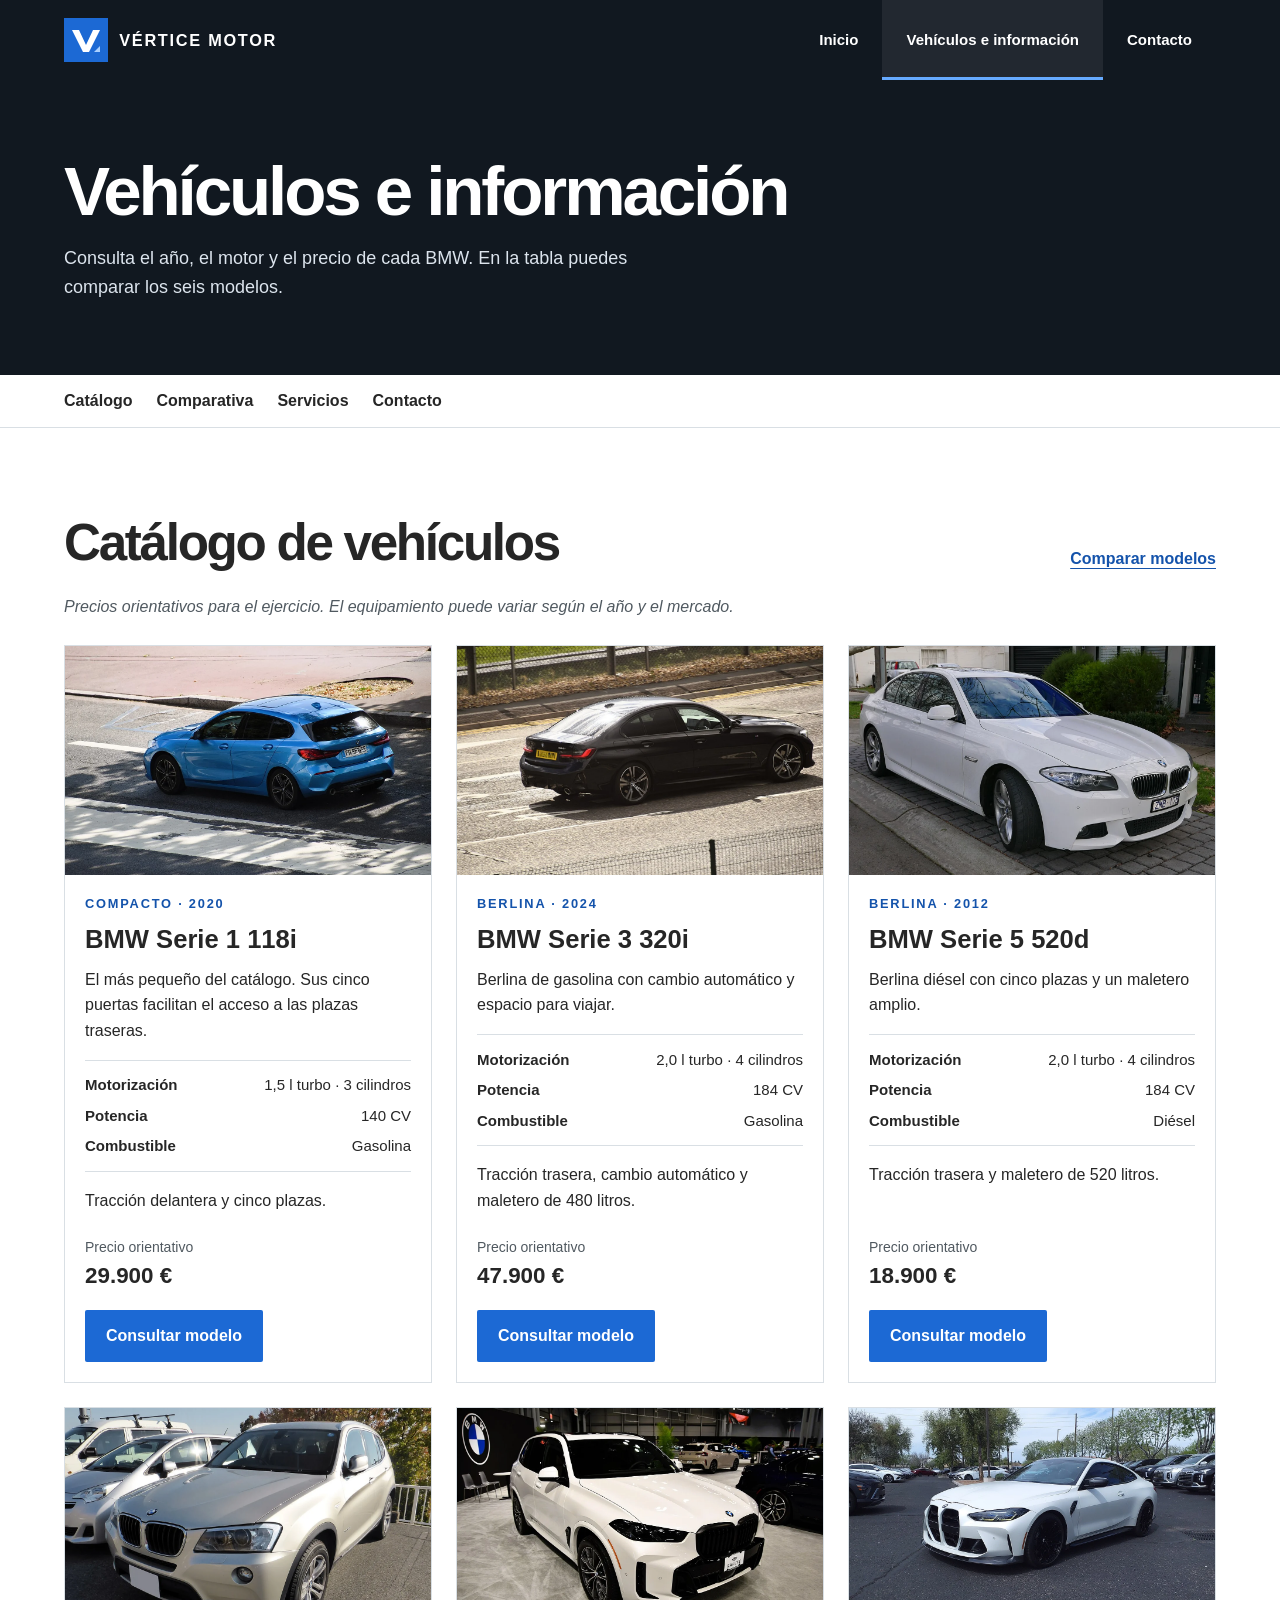
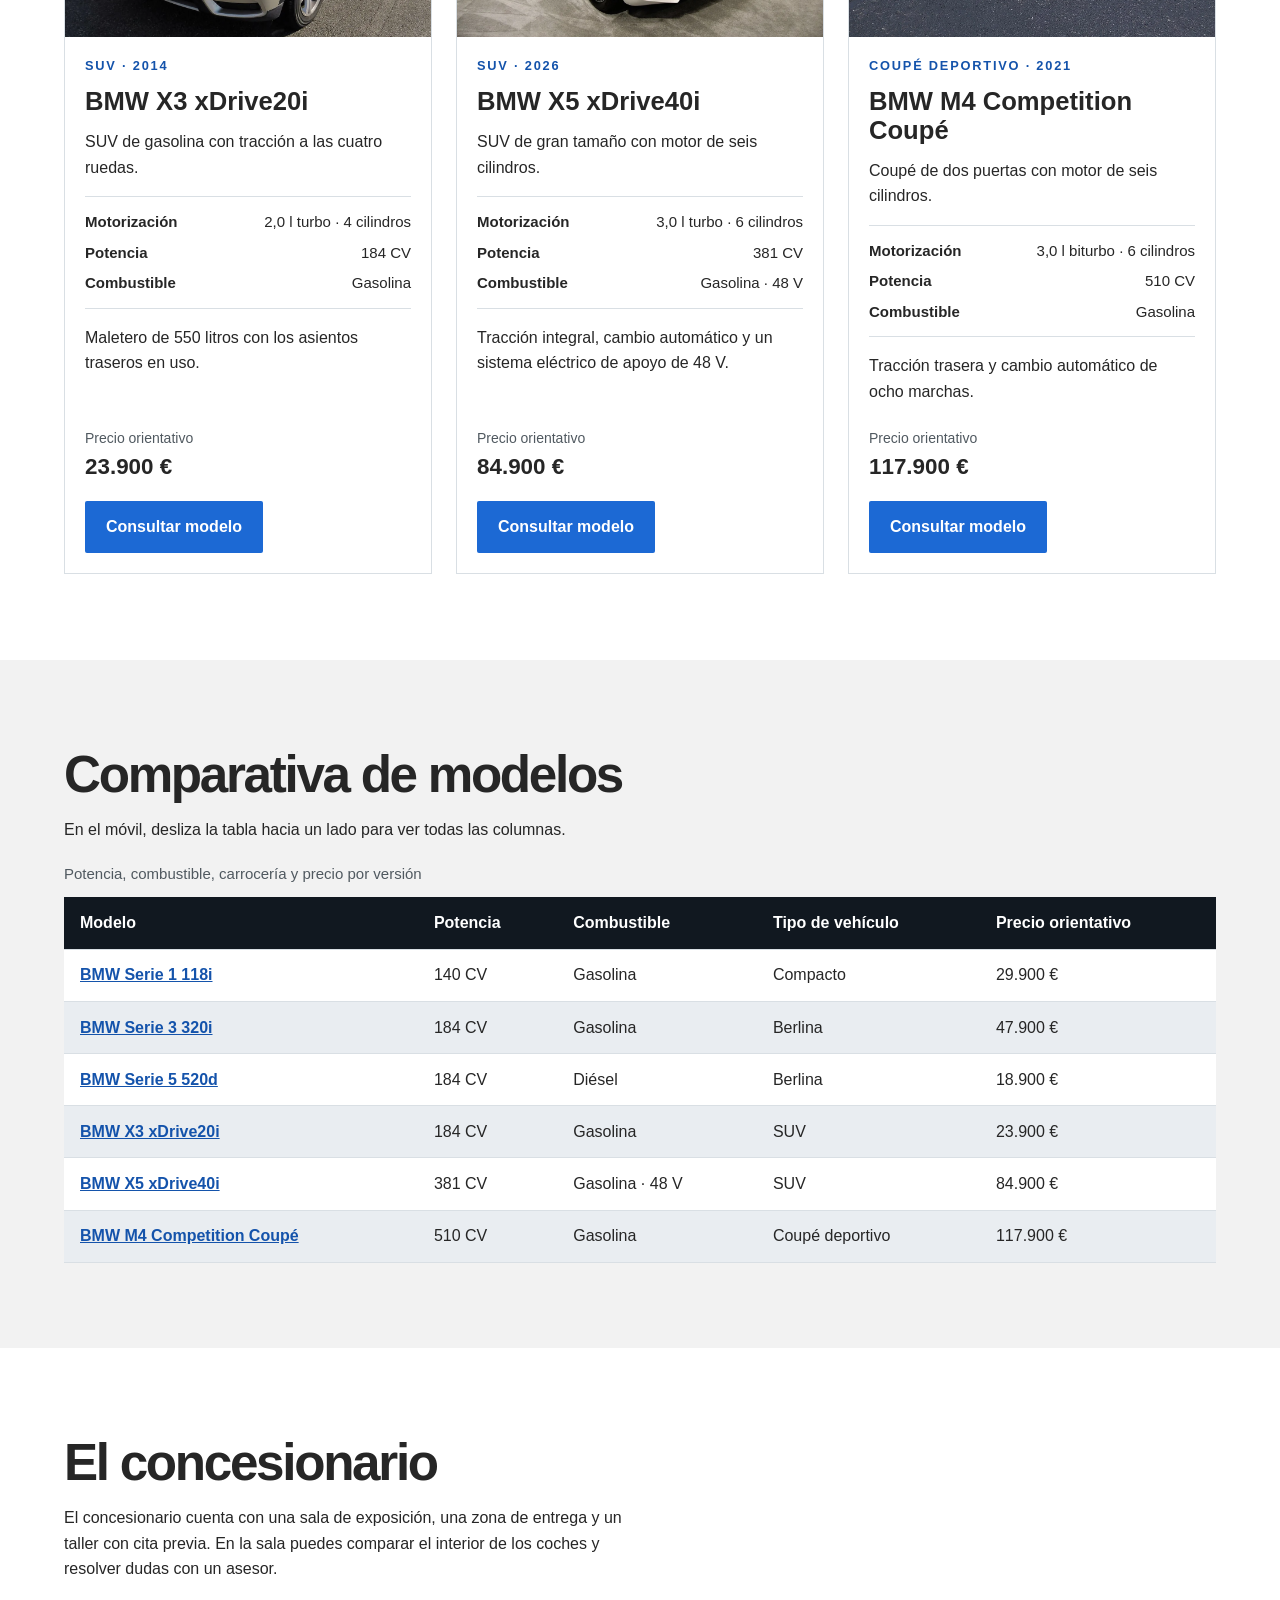
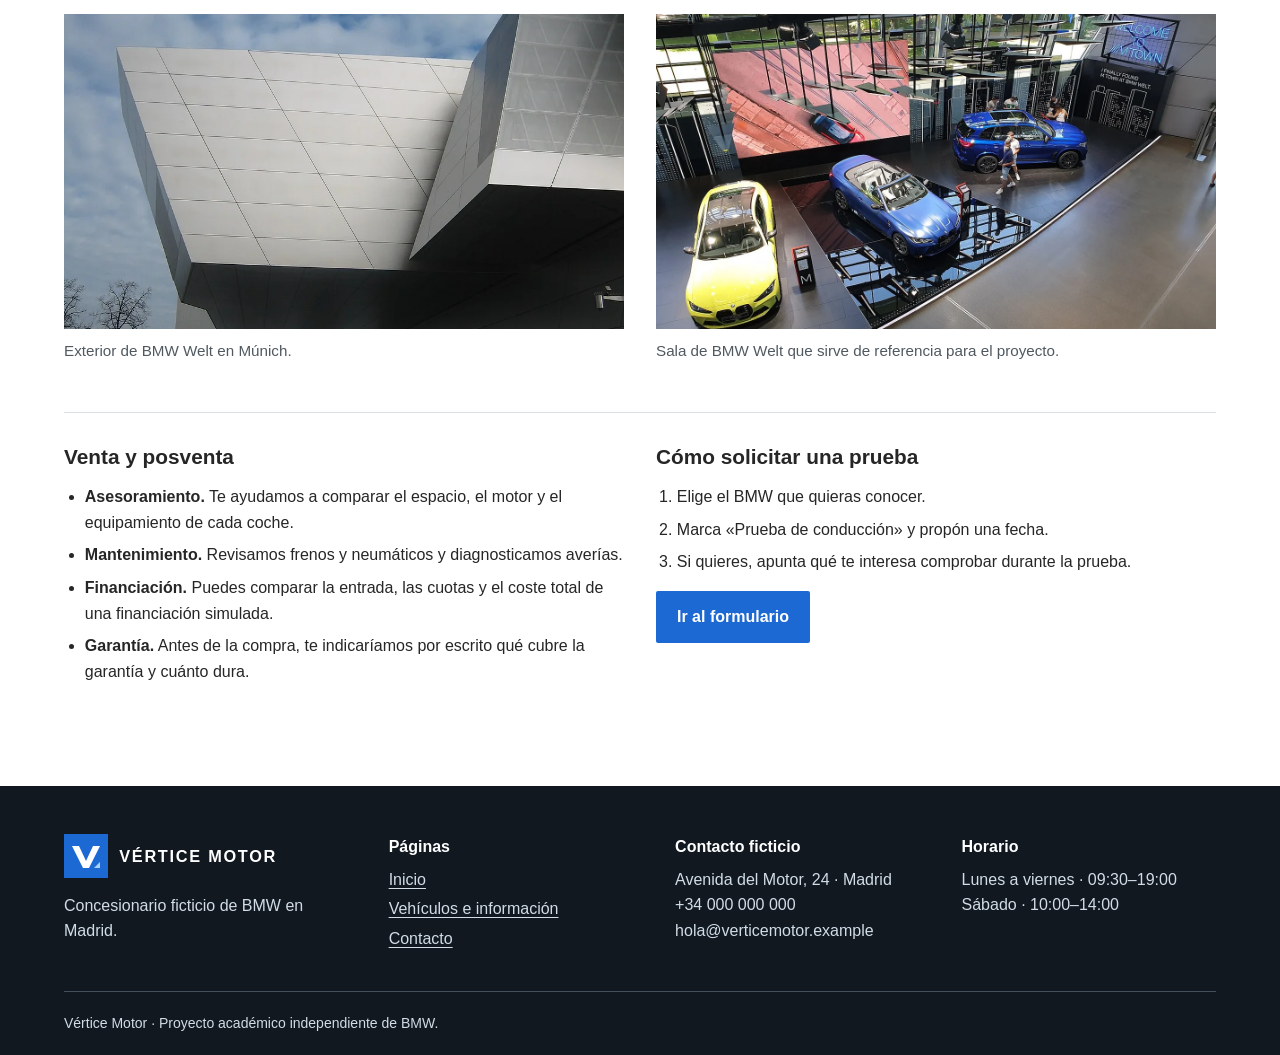
==== informacion.html @ bd0866d8 "1.0" ====
<!doctype html>
<html lang="es">
    <head>
        <meta charset="utf-8">
        <meta name="viewport" content="width=device-width, initial-scale=1">
        <meta name="description" content="Compara seis modelos BMW y conoce las instalaciones y servicios de Vértice Motor.">
        <title>Vehículos e información | Vértice Motor</title>
        <link rel="icon" href="img/logo.svg" type="image/svg+xml">
        <link rel="stylesheet" href="css/informacion.css">
    </head>
    <body>
        <a class="salto" href="#contenido">Saltar al contenido</a>
        <header class="cabecera">
            <div class="contenedor cabecera-contenido">
                <a class="marca" href="index.html">
                    <img src="img/logo.svg" width="44" height="44" alt="">
                    VÉRTICE MOTOR
                </a>
                <nav aria-label="Navegación principal">
                    <ul class="menu-navegacion">
                        <li><a href="index.html">Inicio</a></li>
                        <li><a href="informacion.html" aria-current="page">Vehículos e información</a></li>
                        <li><a href="contacto.html">Contacto</a></li>
                    </ul>
                </nav>
            </div>
        </header>
        <main id="contenido" tabindex="-1">
            <section class="cabecera-interior">
                <div class="contenedor">
                    <h1>Vehículos e información</h1>
                    <p>Consulta el año, el motor y el precio de cada BMW. En la tabla puedes comparar los seis modelos.</p>
                </div>
            </section>

            <nav class="navegacion-seccion" aria-label="En esta página">
                <ul class="contenedor">
                    <li><a href="#catalogo">Catálogo</a></li>
                    <li><a href="#comparativa">Comparativa</a></li>
                    <li><a href="#servicios">Servicios</a></li>
                    <li><a href="contacto.html">Contacto</a></li>
                </ul>
            </nav>

            <section class="contenedor seccion" id="catalogo" aria-labelledby="titulo-catalogo">
                <div class="encabezado-seccion">
                    <h2 id="titulo-catalogo">Catálogo de vehículos</h2>
                    <a class="enlace-texto" href="#comparativa">Comparar modelos</a>
                </div>
                <p class="nota-catalogo"><em>Precios orientativos para el ejercicio. El equipamiento puede variar según el año y el mercado.</em></p>
                <div class="cuadricula">
                    <article class="tarjeta-vehiculo" id="serie-1">
                        <img class="foto-vehiculo" src="img/bmw-serie-1.webp" alt="BMW Serie 1 118i azul visto desde atrás" loading="lazy" width="1250" height="815">
                        <div class="tarjeta-contenido">
                            <p class="etiqueta">Compacto · 2020</p>
                            <h3>BMW Serie 1 118i</h3>
                            <p>El más pequeño del catálogo. Sus cinco puertas facilitan el acceso a las plazas traseras.</p>
                            <dl class="ficha">
                                <dt>Motorización</dt>
                                <dd>1,5 l turbo · 3 cilindros</dd>
                                <dt>Potencia</dt>
                                <dd>140 CV</dd>
                                <dt>Combustible</dt>
                                <dd>Gasolina</dd>
                            </dl>
                            <p>Tracción delantera y cinco plazas.</p>
                            <p class="precio"><span>Precio orientativo</span><strong>29.900 €</strong></p>
                            <a class="boton" href="contacto.html#formulario" aria-label="Consultar el BMW Serie 1 118i">Consultar modelo</a>
                        </div>
                    </article>
                    <article class="tarjeta-vehiculo" id="serie-3">
                        <img class="foto-vehiculo" src="img/bmw-serie-3.webp" alt="BMW Serie 3 320i negro visto de lado" loading="lazy" width="1250" height="764">
                        <div class="tarjeta-contenido">
                            <p class="etiqueta">Berlina · 2024</p>
                            <h3>BMW Serie 3 320i</h3>
                            <p>Berlina de gasolina con cambio automático y espacio para viajar.</p>
                            <dl class="ficha">
                                <dt>Motorización</dt>
                                <dd>2,0 l turbo · 4 cilindros</dd>
                                <dt>Potencia</dt>
                                <dd>184 CV</dd>
                                <dt>Combustible</dt>
                                <dd>Gasolina</dd>
                            </dl>
                            <p>Tracción trasera, cambio automático y maletero de 480 litros.</p>
                            <p class="precio"><span>Precio orientativo</span><strong>47.900 €</strong></p>
                            <a class="boton" href="contacto.html#formulario" aria-label="Consultar el BMW Serie 3 320i">Consultar modelo</a>
                        </div>
                    </article>
                    <article class="tarjeta-vehiculo" id="serie-5">
                        <img class="foto-vehiculo" src="img/bmw-serie-5.webp" alt="BMW Serie 5 520d blanco aparcado" loading="lazy" width="1250" height="836">
                        <div class="tarjeta-contenido">
                            <p class="etiqueta">Berlina · 2012</p>
                            <h3>BMW Serie 5 520d</h3>
                            <p>Berlina diésel con cinco plazas y un maletero amplio.</p>
                            <dl class="ficha">
                                <dt>Motorización</dt>
                                <dd>2,0 l turbo · 4 cilindros</dd>
                                <dt>Potencia</dt>
                                <dd>184 CV</dd>
                                <dt>Combustible</dt>
                                <dd>Diésel</dd>
                            </dl>
                            <p>Tracción trasera y maletero de 520 litros.</p>
                            <p class="precio"><span>Precio orientativo</span><strong>18.900 €</strong></p>
                            <a class="boton" href="contacto.html#formulario" aria-label="Consultar el BMW Serie 5 520d">Consultar modelo</a>
                        </div>
                    </article>
                    <article class="tarjeta-vehiculo" id="x3">
                        <img class="foto-vehiculo" src="img/bmw-x3.webp" alt="BMW X3 xDrive20i plateado visto de tres cuartos" loading="lazy" width="1250" height="924">
                        <div class="tarjeta-contenido">
                            <p class="etiqueta">SUV · 2014</p>
                            <h3>BMW X3 xDrive20i</h3>
                            <p>SUV de gasolina con tracción a las cuatro ruedas.</p>
                            <dl class="ficha">
                                <dt>Motorización</dt>
                                <dd>2,0 l turbo · 4 cilindros</dd>
                                <dt>Potencia</dt>
                                <dd>184 CV</dd>
                                <dt>Combustible</dt>
                                <dd>Gasolina</dd>
                            </dl>
                            <p>Maletero de 550 litros con los asientos traseros en uso.</p>
                            <p class="precio"><span>Precio orientativo</span><strong>23.900 €</strong></p>
                            <a class="boton" href="contacto.html#formulario" aria-label="Consultar el BMW X3 xDrive20i">Consultar modelo</a>
                        </div>
                    </article>
                    <article class="tarjeta-vehiculo" id="x5">
                        <img class="foto-vehiculo" src="img/bmw-x5.webp" alt="BMW X5 xDrive40i blanco en una exposición" loading="lazy" width="1250" height="833">
                        <div class="tarjeta-contenido">
                            <p class="etiqueta">SUV · 2026</p>
                            <h3>BMW X5 xDrive40i</h3>
                            <p>SUV de gran tamaño con motor de seis cilindros.</p>
                            <dl class="ficha">
                                <dt>Motorización</dt>
                                <dd>3,0 l turbo · 6 cilindros</dd>
                                <dt>Potencia</dt>
                                <dd>381 CV</dd>
                                <dt>Combustible</dt>
                                <dd>Gasolina · 48 V</dd>
                            </dl>
                            <p>Tracción integral, cambio automático y un sistema eléctrico de apoyo de 48 V.</p>
                            <p class="precio"><span>Precio orientativo</span><strong>84.900 €</strong></p>
                            <a class="boton" href="contacto.html#formulario" aria-label="Consultar el BMW X5 xDrive40i">Consultar modelo</a>
                        </div>
                    </article>
                    <article class="tarjeta-vehiculo" id="m4">
                        <img class="foto-vehiculo" src="img/bmw-m4.webp" alt="BMW M4 Competition Coupé blanco visto de tres cuartos" loading="lazy" width="1250" height="938">
                        <div class="tarjeta-contenido">
                            <p class="etiqueta">Coupé deportivo · 2021</p>
                            <h3>BMW M4 Competition Coupé</h3>
                            <p>Coupé de dos puertas con motor de seis cilindros.</p>
                            <dl class="ficha">
                                <dt>Motorización</dt>
                                <dd>3,0 l biturbo · 6 cilindros</dd>
                                <dt>Potencia</dt>
                                <dd>510 CV</dd>
                                <dt>Combustible</dt>
                                <dd>Gasolina</dd>
                            </dl>
                            <p>Tracción trasera y cambio automático de ocho marchas.</p>
                            <p class="precio"><span>Precio orientativo</span><strong>117.900 €</strong></p>
                            <a class="boton" href="contacto.html#formulario" aria-label="Consultar el BMW M4 Competition Coupé">Consultar modelo</a>
                        </div>
                    </article>
                </div>
            </section>

            <section class="fondo-gris" id="comparativa" aria-labelledby="titulo-comparativa">
                <div class="contenedor seccion">
                    <h2 id="titulo-comparativa">Comparativa de modelos</h2>
                    <p id="ayuda-tabla">En el móvil, desliza la tabla hacia un lado para ver todas las columnas.</p>
                    <div class="tabla-desplazable" tabindex="0" role="region" aria-labelledby="titulo-comparativa" aria-describedby="ayuda-tabla">
                        <table>
                            <caption>Potencia, combustible, carrocería y precio por versión</caption>
                            <thead>
                                <tr>
                                    <th scope="col">Modelo</th>
                                    <th scope="col">Potencia</th>
                                    <th scope="col">Combustible</th>
                                    <th scope="col">Tipo de vehículo</th>
                                    <th scope="col">Precio orientativo</th>
                                </tr>
                            </thead>
                            <tbody>
                                <tr>
                                    <th scope="row"><a href="#serie-1">BMW Serie 1 118i</a></th>
                                    <td>140 CV</td>
                                    <td>Gasolina</td>
                                    <td>Compacto</td>
                                    <td>29.900 €</td>
                                </tr>
                                <tr>
                                    <th scope="row"><a href="#serie-3">BMW Serie 3 320i</a></th>
                                    <td>184 CV</td>
                                    <td>Gasolina</td>
                                    <td>Berlina</td>
                                    <td>47.900 €</td>
                                </tr>
                                <tr>
                                    <th scope="row"><a href="#serie-5">BMW Serie 5 520d</a></th>
                                    <td>184 CV</td>
                                    <td>Diésel</td>
                                    <td>Berlina</td>
                                    <td>18.900 €</td>
                                </tr>
                                <tr>
                                    <th scope="row"><a href="#x3">BMW X3 xDrive20i</a></th>
                                    <td>184 CV</td>
                                    <td>Gasolina</td>
                                    <td>SUV</td>
                                    <td>23.900 €</td>
                                </tr>
                                <tr>
                                    <th scope="row"><a href="#x5">BMW X5 xDrive40i</a></th>
                                    <td>381 CV</td>
                                    <td>Gasolina · 48 V</td>
                                    <td>SUV</td>
                                    <td>84.900 €</td>
                                </tr>
                                <tr>
                                    <th scope="row"><a href="#m4">BMW M4 Competition Coupé</a></th>
                                    <td>510 CV</td>
                                    <td>Gasolina</td>
                                    <td>Coupé deportivo</td>
                                    <td>117.900 €</td>
                                </tr>
                            </tbody>
                        </table>
                    </div>
                </div>
            </section>

            <section class="contenedor seccion" id="concesionario" aria-labelledby="titulo-concesionario">
                <h2 id="titulo-concesionario">El concesionario</h2>
                <p class="texto-limitado">El concesionario cuenta con una sala de exposición, una zona de entrega y un taller con cita previa. En la sala puedes comparar el interior de los coches y resolver dudas con un asesor.</p>
                <div class="instalaciones">
                    <figure>
                        <img src="img/concesionario-exterior.webp" alt="Fachada exterior de BMW Welt en Múnich" loading="lazy" width="937" height="1250">
                        <figcaption>Exterior de BMW Welt en Múnich.</figcaption>
                    </figure>
                    <figure>
                        <img src="img/concesionario-interior.webp" alt="Interior de BMW Welt con tres coches expuestos" loading="lazy" width="1250" height="938">
                        <figcaption>Sala de BMW Welt que sirve de referencia para el proyecto.</figcaption>
                    </figure>
                </div>

                <div class="servicios-detalle" id="servicios">
                    <div>
                        <h3>Venta y posventa</h3>
                        <ul>
                            <li><strong>Asesoramiento.</strong> Te ayudamos a comparar el espacio, el motor y el equipamiento de cada coche.</li>
                            <li><strong>Mantenimiento.</strong> Revisamos frenos y neumáticos y diagnosticamos averías.</li>
                            <li><strong>Financiación.</strong> Puedes comparar la entrada, las cuotas y el coste total de una financiación simulada.</li>
                            <li><strong>Garantía.</strong> Antes de la compra, te indicaríamos por escrito qué cubre la garantía y cuánto dura.</li>
                        </ul>
                    </div>
                    <div>
                        <h3>Cómo solicitar una prueba</h3>
                        <ol>
                            <li>Elige el BMW que quieras conocer.</li>
                            <li>Marca «Prueba de conducción» y propón una fecha.</li>
                            <li>Si quieres, apunta qué te interesa comprobar durante la prueba.</li>
                        </ol>
                        <a class="boton" href="contacto.html#formulario">Ir al formulario</a>
                    </div>
                </div>
            </section>
        </main>
        <footer class="pie-pagina">
            <div class="contenedor pie-columnas">
                <div>
                    <a class="marca" href="index.html">
                        <img src="img/logo.svg" width="44" height="44" alt="">
                        VÉRTICE MOTOR
                    </a>
                    <p>Concesionario ficticio de BMW en Madrid.</p>
                </div>
                <nav aria-label="Navegación del pie">
                    <h2>Páginas</h2>
                    <ul>
                        <li><a href="index.html">Inicio</a></li>
                        <li><a href="informacion.html">Vehículos e información</a></li>
                        <li><a href="contacto.html">Contacto</a></li>
                    </ul>
                </nav>
                <div>
                    <h2>Contacto ficticio</h2>
                    <address>
                        Avenida del Motor, 24 · Madrid<br>
                        +34 000 000 000<br>
                        hola@verticemotor.example
                    </address>
                </div>
                <div>
                    <h2>Horario</h2>
                    <p>Lunes a viernes · 09:30–19:00<br>Sábado · 10:00–14:00</p>
                </div>
            </div>
            <p class="contenedor pie-legal">Vértice Motor · Proyecto académico independiente de BMW.</p>
        </footer>
    </body>
</html>
---- css/informacion.css ----
/* Colores y estilos generales */
:root {
    --azul: #1c69d4;
    --azul-oscuro: #1453ab;
    --fondo-oscuro: #111820;
    --borde: #d9dfe4;
}

* {
    box-sizing: border-box;
}

body {
    margin: 0;
    background: #fff;
    color: #262626;
    font-family: "Segoe UI", Arial, sans-serif;
    font-size: 1rem;
    line-height: 1.6;
}

h1, h2, h3 {
    margin: 0;
    line-height: 1.12;
}

h1, h2 {
    font-weight: 600;
    letter-spacing: -0.045em;
}

h1 { font-size: clamp(2.8rem, 6vw, 5.75rem); }
h2 { font-size: clamp(2rem, 4vw, 3.35rem); }
h3 { font-size: 1.3rem; }

p { margin: 0 0 1rem; }
h1 + p, h2 + p, h3 + p { margin-top: 0.85rem; }

img {
    display: block;
    max-width: 100%;
    height: auto;
}

figure { margin: 0; }
address { font-style: normal; }

.contenedor {
    width: min(90%, 88rem);
    margin-inline: auto;
}

.seccion { padding-block: clamp(3.2rem, 6.7vw, 7rem); }
.fondo-gris { background: #f2f2f2; }
.texto-limitado { max-width: 65ch; }

.etiqueta {
    margin: 0 0 0.75rem;
    color: var(--azul-oscuro);
    font-size: 0.8rem;
    font-weight: 700;
    letter-spacing: 0.14em;
    line-height: 1.4;
    text-transform: uppercase;
}

.encabezado-seccion {
    display: flex;
    flex-wrap: wrap;
    align-items: end;
    justify-content: space-between;
    gap: 1.2rem 2rem;
    margin-bottom: 2rem;
}

/* Cabecera y enlaces */
.cabecera {
    position: relative;
    z-index: 1;
    background: var(--fondo-oscuro);
    color: #fff;
}

.cabecera-contenido {
    display: flex;
    align-items: stretch;
    justify-content: space-between;
    gap: 1.5rem;
    min-height: 5rem;
}

.marca {
    display: inline-flex;
    align-items: center;
    gap: 0.7rem;
    width: fit-content;
    color: inherit;
    font-size: 1.02rem;
    font-weight: 700;
    letter-spacing: 0.105em;
    line-height: 1.15;
    text-decoration: none;
    white-space: nowrap;
}

.menu-navegacion,
.navegacion-seccion ul,
.pie-pagina ul {
    display: flex;
    margin: 0;
    padding: 0;
    list-style: none;
}

.menu-navegacion { height: 100%; }

.menu-navegacion li { display: flex; }

.menu-navegacion a {
    display: flex;
    align-items: center;
    padding: 0.5rem clamp(0.75rem, 2vw, 1.5rem);
    border-block: 3px solid transparent;
    color: inherit;
    font-size: 0.9375rem;
    font-weight: 600;
    text-decoration: none;
}

.menu-navegacion a:hover,
.menu-navegacion [aria-current="page"] {
    border-bottom-color: #66aaff;
    background: rgb(255 255 255 / 7%);
}

.salto {
    position: absolute;
    z-index: 2;
    top: 0.5rem;
    left: 0.5rem;
    padding: 0.5rem 1rem;
    transform: translateY(-160%);
    background: #fff;
}

.salto:focus { transform: none; }

a { color: var(--azul-oscuro); }

:focus-visible {
    outline: 3px solid #2084eb;
    outline-offset: 3px;
}

.cabecera :focus-visible,
.pie-pagina :focus-visible {
    outline-color: #a9d0ff;
}

.enlace-texto {
    display: inline-block;
    width: fit-content;
    color: var(--azul-oscuro);
    font-weight: 700;
    text-decoration-thickness: 1px;
    text-underline-offset: 0.28em;
}

.enlace-texto:hover {
    color: #262626;
    text-decoration-thickness: 2px;
}

.boton {
    display: inline-flex;
    align-items: center;
    justify-content: center;
    width: fit-content;
    min-height: 3.25rem;
    padding: 0.65rem 1.25rem;
    border: 1px solid transparent;
    border-radius: 2px;
    font: inherit;
    font-weight: 700;
    text-align: center;
    text-decoration: none;
    cursor: pointer;
    background: var(--azul);
    color: #fff;
}

.boton:hover { background: var(--azul-oscuro); }

/* Páginas interiores e instalaciones */
.cabecera-interior {
    padding-block: clamp(2.8rem, 5.7vw, 5.75rem);
    background: var(--fondo-oscuro);
    color: #fff;
}

.cabecera-interior h1 { font-size: clamp(2.6rem, 5.4vw, 5rem); }

.cabecera-interior h1 + p {
    max-width: 58ch;
    margin-bottom: 0;
    color: #dce4ed;
    font-size: 1.125rem;
}

.navegacion-seccion {
    border-bottom: 1px solid var(--borde);
    background: #fff;
}

.navegacion-seccion ul {
    flex-wrap: wrap;
    gap: 0 1.5rem;
    margin-inline: auto;
}

.navegacion-seccion a {
    display: block;
    padding-block: 0.85rem;
    color: #262626;
    font-weight: 600;
    text-decoration: none;
}

.navegacion-seccion a:hover { color: var(--azul-oscuro); }
.nota-catalogo { margin: -0.6rem 0 1.6rem; color: #505960; }

.instalaciones,
.servicios-detalle {
    display: grid;
    grid-template-columns: 1fr 1fr;
    gap: 1.5rem 2rem;
    margin-top: 2rem;
}

.instalaciones img {
    width: 100%;
    aspect-ratio: 16 / 9;
    background: #f2f2f2;
    object-fit: cover;
}

figcaption {
    padding-top: 0.65rem;
    color: #505960;
    font-size: 0.95rem;
}

.servicios-detalle {
    margin-top: 3rem;
    padding-top: 2rem;
    border-top: 1px solid var(--borde);
}

.servicios-detalle ul,
.servicios-detalle ol { padding-left: 1.3rem; }
.servicios-detalle li { margin-bottom: 0.45rem; }

/* Fichas de vehículos */
.cuadricula {
    display: grid;
    grid-template-columns: repeat(3, minmax(0, 1fr));
    gap: 1.5rem;
}

.tarjeta-vehiculo {
    display: flex;
    flex-direction: column;
    border: 1px solid var(--borde);
    background: #fff;
    scroll-margin-top: 1.25rem;
}

.tarjeta-vehiculo:target { outline: 3px solid var(--azul); }

.foto-vehiculo {
    width: 100%;
    aspect-ratio: 16 / 10;
    background: #f2f2f2;
    object-fit: cover;
}

.tarjeta-contenido {
    display: flex;
    flex: 1;
    flex-direction: column;
    align-items: start;
    padding: 1.25rem;
}

.tarjeta-contenido h3 { font-size: clamp(1.25rem, 2vw, 1.6rem); }

.precio {
    margin-top: auto;
    padding-top: 0.4rem;
}

.precio span {
    display: block;
    color: #505960;
    font-size: 0.875rem;
}

.precio strong { font-size: 1.4rem; }

.ficha {
    display: grid;
    grid-template-columns: auto 1fr;
    gap: 0.4rem 0.7rem;
    width: 100%;
    margin: 0 0 1rem;
    padding-block: 0.8rem;
    border-block: 1px solid var(--borde);
    font-size: 0.9375rem;
}

.ficha dt { font-weight: 700; }
.ficha dd { margin: 0; text-align: right; }

/* Tabla comparativa */
.tabla-desplazable { overflow-x: auto; }

table {
    width: 100%;
    min-width: 42rem;
    border-collapse: collapse;
    background: #fff;
    text-align: left;
}

caption {
    padding: 0.25rem 0 0.7rem;
    color: #505960;
    font-size: 0.9375rem;
    text-align: left;
}

th, td {
    padding: 0.8rem 1rem;
    border-bottom: 1px solid var(--borde);
}

thead { background: var(--fondo-oscuro); color: #fff; }
tbody tr:nth-child(even) { background: #e9edf1; }
td:last-child { white-space: nowrap; }

/* Pie de página */
.pie-pagina {
    padding-top: 3rem;
    background: var(--fondo-oscuro);
    color: #d1dce7;
}

.pie-columnas {
    display: grid;
    grid-template-columns: 1.15fr 1fr 1fr 1fr;
    gap: 1.5rem 2rem;
    padding-bottom: 2.5rem;
    overflow-wrap: anywhere;
}

.pie-pagina .marca { margin-bottom: 0.9rem; color: #fff; }

.pie-pagina h2 {
    margin: 0.25rem 0 0.65rem;
    color: #fff;
    font-size: 1rem;
    letter-spacing: 0;
}

.pie-pagina p { margin: 0; }
.pie-pagina ul { display: grid; gap: 0.25rem; }
.pie-pagina a { color: inherit; text-underline-offset: 0.2em; }
.pie-pagina a:hover { color: #fff; }

.pie-pagina .pie-legal {
    margin: 0 auto;
    padding-block: 1.25rem;
    border-top: 1px solid #43505c;
    font-size: 0.875rem;
}

/* Diseño adaptable */
@media (max-width: 62rem) {
    .cuadricula { grid-template-columns: repeat(2, minmax(0, 1fr)); }
    .pie-columnas { grid-template-columns: repeat(2, 1fr); }
}

@media (max-width: 39rem) {
    .cabecera-contenido {
        flex-direction: column;
        gap: 0.25rem;
        padding-top: 0.75rem;
    }

    .cabecera .marca img { width: 2.25rem; height: 2.25rem; }
    .menu-navegacion { flex-wrap: wrap; height: auto; }
    .menu-navegacion a { min-height: 2.65rem; padding-inline: 0.65rem; }

    .navegacion-seccion ul { gap: 0 0.8rem; }
    .instalaciones, .servicios-detalle {
        grid-template-columns: 1fr;
    }
}

@media (max-width: 31rem) {
    .cuadricula { grid-template-columns: 1fr; }
    .pie-columnas { grid-template-columns: 1fr; }
}
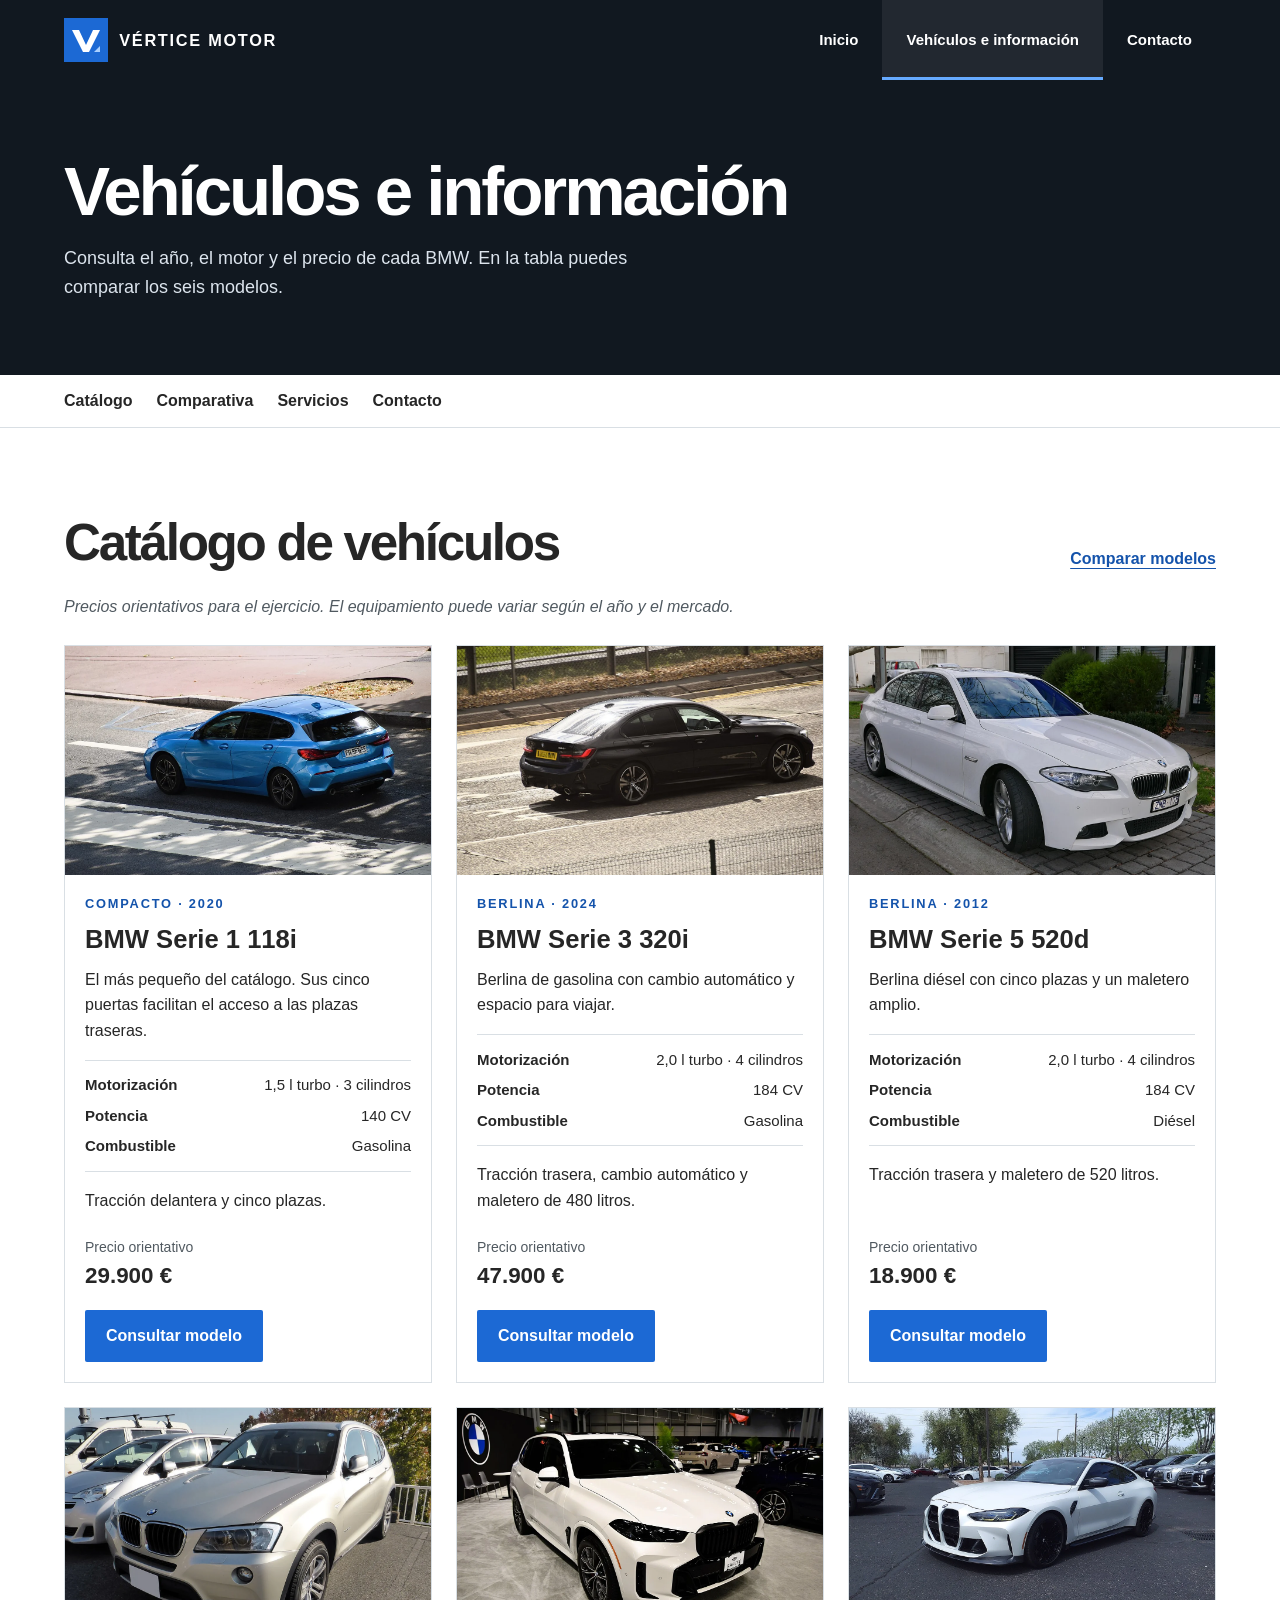
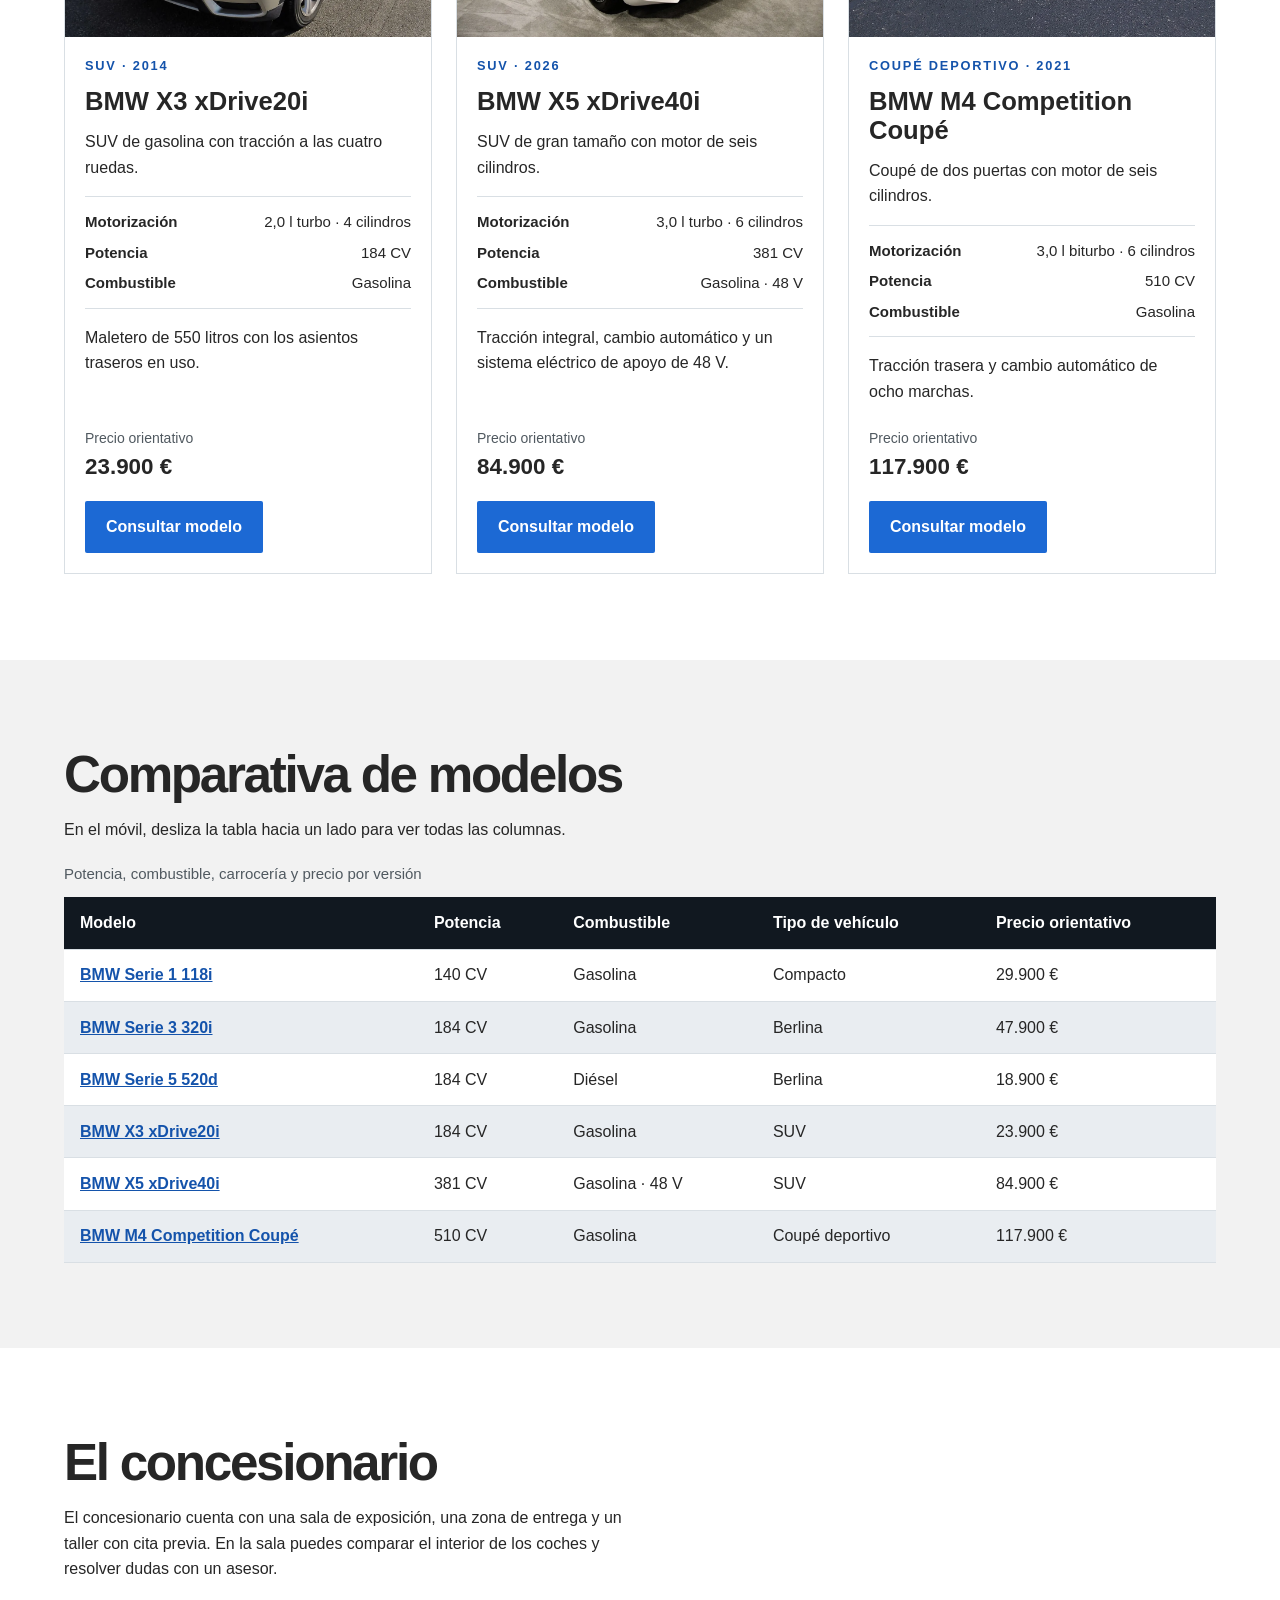
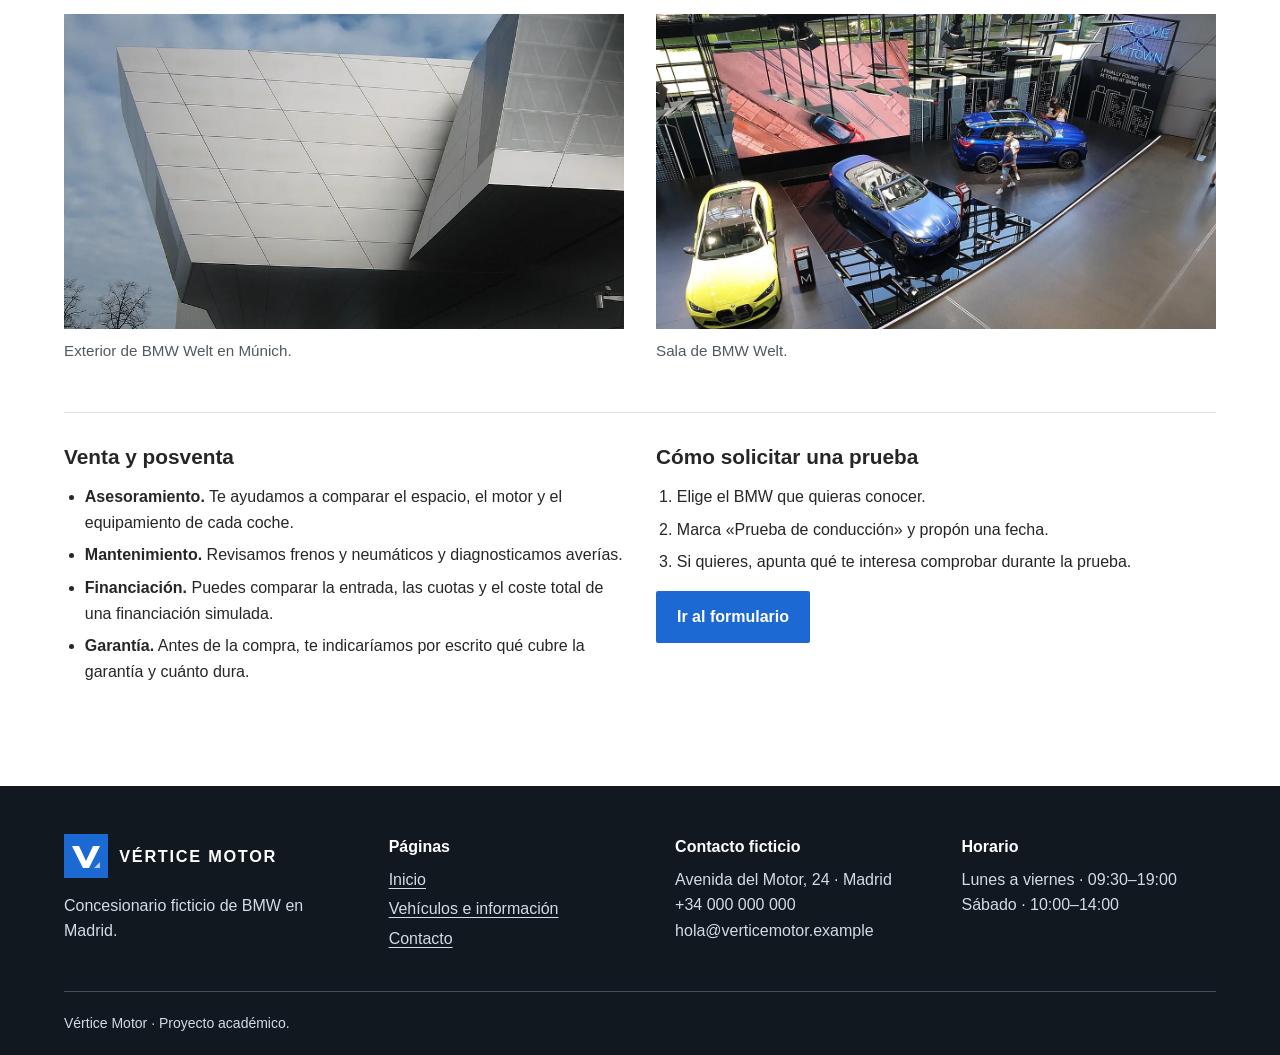
==== commit 25781f0c: "1.1" ====
--- a/informacion.html
+++ b/informacion.html
@@ -241,7 +241,7 @@
                     </figure>
                     <figure>
                         <img src="img/concesionario-interior.webp" alt="Interior de BMW Welt con tres coches expuestos" loading="lazy" width="1250" height="938">
-                        <figcaption>Sala de BMW Welt que sirve de referencia para el proyecto.</figcaption>
+                        <figcaption>Sala de BMW Welt.</figcaption>
                     </figure>
                 </div>
 
@@ -297,7 +297,7 @@
                     <p>Lunes a viernes · 09:30–19:00<br>Sábado · 10:00–14:00</p>
                 </div>
             </div>
-            <p class="contenedor pie-legal">Vértice Motor · Proyecto académico independiente de BMW.</p>
+            <p class="contenedor pie-legal">Vértice Motor · Proyecto académico.</p>
         </footer>
     </body>
 </html>
